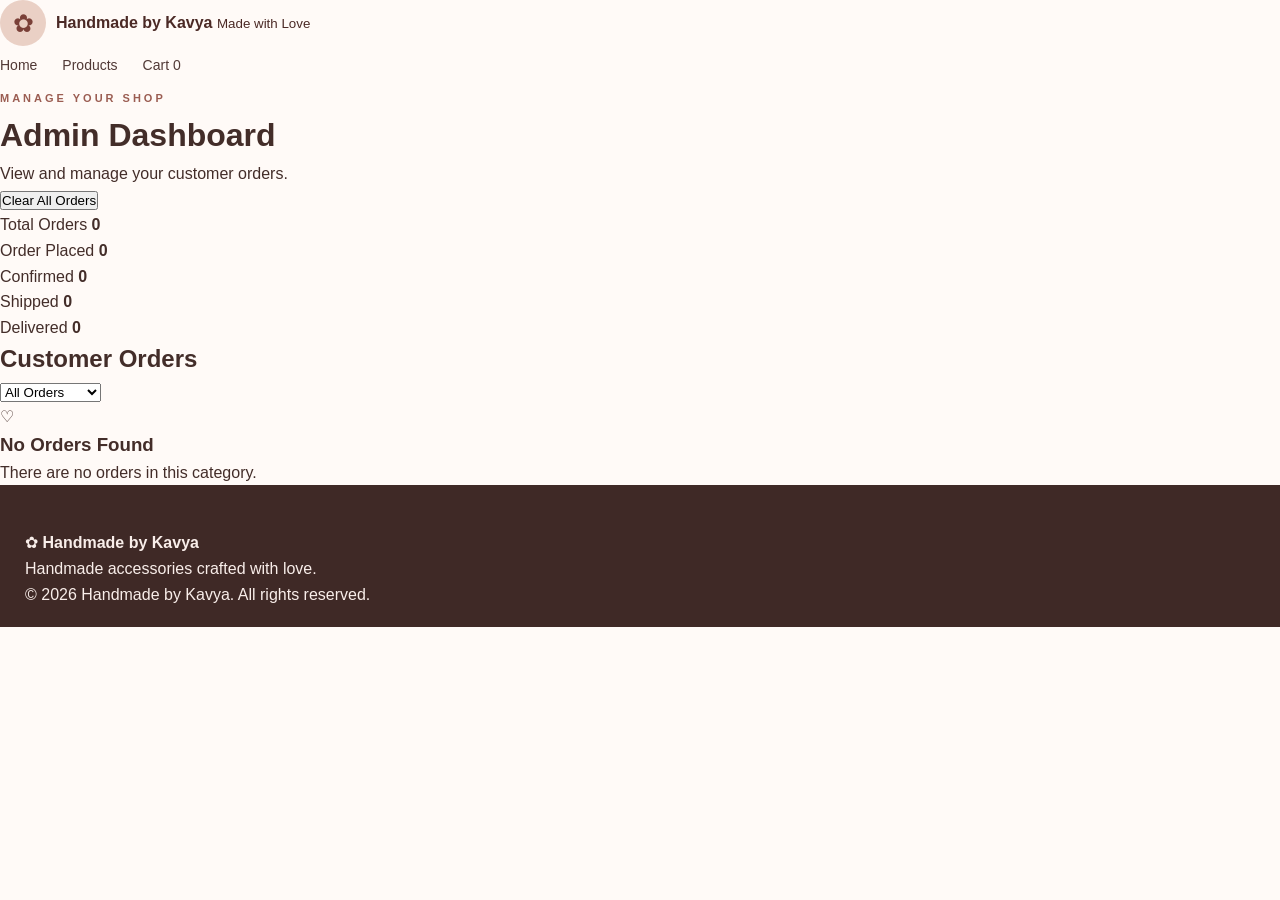
==== admin.html @ c4f9a1c4 "Add Admin Dashboard HTML structure This file contains the HTML structure for the Admin Dashboard, in" ====
<!DOCTYPE html>
<html lang="en">
<head>
    <meta charset="UTF-8">
    <meta name="viewport" content="width=device-width, initial-scale=1.0">

    <title>Admin Dashboard | Handmade by Kavya</title>

    <link rel="stylesheet" href="style.css">
</head>

<body>

<header class="site-header">
    <div class="container header-inner">

        <a href="index.html" class="brand">
            <span class="brand-icon">✿</span>

            <div>
                <strong>Handmade by Kavya</strong>
                <small>Made with Love</small>
            </div>
        </a>

        <nav class="main-nav">
            <a href="index.html">Home</a>
            <a href="products.html">Products</a>
            <a href="cart.html">
                Cart <span id="cartCount">0</span>
            </a>
        </nav>

    </div>
</header>


<main class="admin-page">

    <div class="container">

        <div class="admin-heading">
            <div>
                <span class="section-label">MANAGE YOUR SHOP</span>
                <h1>Admin Dashboard</h1>
                <p>View and manage your customer orders.</p>
            </div>

            <button class="btn btn-outline" onclick="clearAllOrders()">
                Clear All Orders
            </button>
        </div>


        <!-- ORDER SUMMARY -->

        <section class="admin-stats">

            <div class="admin-stat">
                <span>Total Orders</span>
                <strong id="totalOrders">0</strong>
            </div>

            <div class="admin-stat">
                <span>Order Placed</span>
                <strong id="pendingOrders">0</strong>
            </div>

            <div class="admin-stat">
                <span>Confirmed</span>
                <strong id="confirmedOrders">0</strong>
            </div>

            <div class="admin-stat">
                <span>Shipped</span>
                <strong id="shippedOrders">0</strong>
            </div>

            <div class="admin-stat">
                <span>Delivered</span>
                <strong id="deliveredOrders">0</strong>
            </div>

        </section>


        <!-- ORDERS -->

        <section class="orders-section">

            <div class="orders-header">
                <h2>Customer Orders</h2>

                <select id="orderFilter" onchange="displayOrders()">
                    <option value="All">All Orders</option>
                    <option value="Order Placed">Order Placed</option>
                    <option value="Confirmed">Confirmed</option>
                    <option value="Shipped">Shipped</option>
                    <option value="Delivered">Delivered</option>
                </select>
            </div>


            <div id="ordersContainer">

                <div class="no-orders">
                    <div class="no-orders-icon">♡</div>

                    <h3>No Orders Yet</h3>

                    <p>
                        Customer orders will appear here after they place an order.
                    </p>
                </div>

            </div>

        </section>

    </div>

</main>


<footer class="site-footer">

    <div class="container">

        <div class="footer-brand">
            <span>✿</span>
            <strong>Handmade by Kavya</strong>
        </div>

        <p>Handmade accessories crafted with love.</p>

        <p class="copyright">
            © 2026 Handmade by Kavya. All rights reserved.
        </p>

    </div>

</footer>


<script src="script.js"></script>


<script>

function displayOrders() {

    const container = document.getElementById("ordersContainer");

    const orders = getOrders();

    const filter =
        document.getElementById("orderFilter").value;

    let filteredOrders = orders;

    if (filter !== "All") {

        filteredOrders =
            orders.filter(order => order.status === filter);

    }


    updateAdminStats(orders);


    if (filteredOrders.length === 0) {

        container.innerHTML = `
            <div class="no-orders">

                <div class="no-orders-icon">♡</div>

                <h3>No Orders Found</h3>

                <p>
                    There are no orders in this category.
                </p>

            </div>
        `;

        return;
    }


    container.innerHTML = "";


    filteredOrders
        .slice()
        .reverse()
        .forEach(order => {

            const orderCard =
                document.createElement("div");

            orderCard.className = "order-card";


            const itemsHTML =
                order.items.map(item => `

                    <div class="order-product">

                        <div class="order-product-image">

                            ${
                                item.image
                                ? `<img src="${item.image}" alt="${item.name}">`
                                : `<span>✿</span>`
                            }

                        </div>

                        <div class="order-product-info">

                            <strong>${item.name}</strong>

                            <span>
                                Quantity: ${item.quantity}
                            </span>

                            <span>
                                ₹${item.price} each
                            </span>

                        </div>

                    </div>

                `).join("");


            orderCard.innerHTML = `

                <div class="order-top">

                    <div>

                        <span class="order-label">
                            ORDER ID
                        </span>

                        <h3>${order.orderId}</h3>

                    </div>


                    <div class="order-date">

                        ${formatOrderDate(order.orderDate)}

                    </div>

                </div>


                <div class="order-status-row">

                    <span class="status-badge ${getStatusClass(order.status)}">
                        ${order.status}
                    </span>


                    <select
                        onchange="changeOrderStatus('${order.orderId}', this.value)"
                    >

                        <option value="Order Placed"
                            ${order.status === "Order Placed" ? "selected" : ""}>
                            Order Placed
                        </option>

                        <option value="Confirmed"
                            ${order.status === "Confirmed" ? "selected" : ""}>
                            Confirmed
                        </option>

                        <option value="Shipped"
                            ${order.status === "Shipped" ? "selected" : ""}>
                            Shipped
                        </option>

                        <option value="Delivered"
                            ${order.status === "Delivered" ? "selected" : ""}>
                            Delivered
                        </option>

                    </select>

                </div>


                <div class="order-details-grid">


                    <!-- CUSTOMER -->

                    <div class="order-details-box">

                        <h4>Customer Details</h4>

                        <p>
                            <strong>Name:</strong>
                            ${order.customer.name}
                        </p>

                        <p>
                            <strong>Mobile:</strong>
                            ${order.customer.mobile}
                        </p>

                        <p>
                            <strong>Email:</strong>
                            ${order.customer.email || "Not provided"}
                        </p>

                    </div>


                    <!-- ADDRESS -->

                    <div class="order-details-box">

                        <h4>Delivery Address</h4>

                        <p>
                            ${order.customer.address}
                        </p>

                        <p>
                            ${order.customer.area},
                            ${order.customer.city}
                        </p>

                        <p>
                            ${order.customer.district},
                            ${order.customer.state}
                        </p>

                        <p>
                            PIN: ${order.customer.pin}
                        </p>

                    </div>


                    <!-- PAYMENT -->

                    <div class="order-details-box">

                        <h4>Payment</h4>

                        <p>
                            <strong>Method:</strong>
                            ${order.payment.method}
                        </p>

                        <p>
                            <strong>Status:</strong>
                            ${order.payment.status}
                        </p>

                    </div>

                </div>


                <!-- PRODUCTS -->

                <div class="order-products">

                    <h4>Products</h4>

                    ${itemsHTML}

                </div>


                <!-- TOTAL -->

                <div class="order-total">

                    <span>Order Total</span>

                    <strong>
                        ₹${Number(order.total).toFixed(2)}
                    </strong>

                </div>

            `;


            container.appendChild(orderCard);

        });

}



function updateAdminStats(orders) {

    document.getElementById("totalOrders").textContent =
        orders.length;


    document.getElementById("pendingOrders").textContent =
        orders.filter(
            order => order.status === "Order Placed"
        ).length;


    document.getElementById("confirmedOrders").textContent =
        orders.filter(
            order => order.status === "Confirmed"
        ).length;


    document.getElementById("shippedOrders").textContent =
        orders.filter(
            order => order.status === "Shipped"
        ).length;


    document.getElementById("deliveredOrders").textContent =
        orders.filter(
            order => order.status === "Delivered"
        ).length;

}



function changeOrderStatus(orderId, newStatus) {

    updateOrderStatus(orderId, newStatus);

    displayOrders();

}



function formatOrderDate(date) {

    if (!date) return "";

    const d = new Date(date);

    return d.toLocaleString("en-IN", {

        day: "2-digit",
        month: "short",
        year: "numeric",

        hour: "2-digit",
        minute: "2-digit"

    });

}



function getStatusClass(status) {

    if (status === "Confirmed") {
        return "status-confirmed";
    }

    if (status === "Shipped") {
        return "status-shipped";
    }

    if (status === "Delivered") {
        return "status-delivered";
    }

    return "status-pending";

}



function clearAllOrders() {

    const orders = getOrders();

    if (orders.length === 0) {

        alert("There are no orders to clear.");

        return;

    }


    const confirmDelete =
        confirm(
            "Are you sure you want to delete ALL orders?"
        );


    if (!confirmDelete) return;


    localStorage.removeItem("handmadeKavyaOrders");

    displayOrders();

    alert("All orders have been deleted.");

}



displayOrders();

updateCartCount();

</script>

</body>
</html>
---- style.css ----
/* ========================================
   HANDMADE BY KAVYA
   PREMIUM WEBSITE STYLES
======================================== */


/* ---------- BASIC RESET ---------- */

* {
  margin: 0;
  padding: 0;
  box-sizing: border-box;
}

html {
  scroll-behavior: smooth;
}

body {
  font-family: Arial, Helvetica, sans-serif;
  background: #fffaf7;
  color: #432d29;
  line-height: 1.6;
}

a {
  color: inherit;
}

button,
a {
  -webkit-tap-highlight-color: transparent;
}


/* ========================================
   HEADER
======================================== */

.main-header {
  width: 100%;
  background: rgba(255, 250, 247, 0.96);
  border-bottom: 1px solid #ead8d0;
  position: sticky;
  top: 0;
  z-index: 1000;
  backdrop-filter: blur(12px);
}

.header-container {
  max-width: 1200px;
  margin: auto;
  padding: 14px 25px;
  display: flex;
  align-items: center;
  justify-content: space-between;
  gap: 25px;
}


/* ---------- BRAND ---------- */

.brand {
  display: flex;
  align-items: center;
  gap: 10px;
  text-decoration: none;
  color: #4b2925;
  flex-shrink: 0;
}

.brand-icon {
  width: 46px;
  height: 46px;
  border-radius: 50%;
  background: #ead0c5;
  display: flex;
  align-items: center;
  justify-content: center;
  font-size: 25px;
  color: #7a4038;
}

.brand-text strong {
  display: block;
  font-family: Georgia, "Times New Roman", serif;
  font-size: 20px;
  letter-spacing: 0.5px;
}

.brand-text small {
  display: block;
  margin-top: 1px;
  font-size: 10px;
  letter-spacing: 2px;
  text-transform: uppercase;
  color: #9a7169;
}


/* ---------- NAVIGATION ---------- */

.main-nav {
  display: flex;
  align-items: center;
  gap: 25px;
}

.main-nav a {
  position: relative;
  text-decoration: none;
  color: #513936;
  font-size: 14px;
  font-weight: 500;
  padding: 8px 0;
  transition: 0.3s;
}

.main-nav a::after {
  content: "";
  position: absolute;
  left: 0;
  bottom: 0;
  width: 0;
  height: 2px;
  background: #9b5d52;
  transition: 0.3s;
}

.main-nav a:hover::after,
.main-nav a.active::after {
  width: 100%;
}

.main-nav a:hover {
  color: #9b5d52;
}


/* ---------- HEADER ACTIONS ---------- */

.header-actions {
  display: flex;
  align-items: center;
  gap: 15px;
}

.shop-link {
  text-decoration: none;
  background: #7d4b43;
  color: white;
  padding: 11px 18px;
  border-radius: 25px;
  font-size: 13px;
  transition: 0.3s;
}

.shop-link:hover {
  background: #5f332e;
  transform: translateY(-2px);
}

.cart-icon {
  position: relative;
  text-decoration: none;
  font-size: 23px;
  color: #4b2925;
}

.cart-icon span {
  position: absolute;
  top: -9px;
  right: -10px;
  min-width: 18px;
  height: 18px;
  padding: 0 4px;
  border-radius: 50%;
  background: #9b5d52;
  color: white;
  font-size: 10px;
  display: flex;
  align-items: center;
  justify-content: center;
}


/* ========================================
   HERO
======================================== */

.hero {
  min-height: 620px;
  display: flex;
  align-items: center;
  justify-content: center;
  text-align: center;

  background:
    radial-gradient(
      circle at 20% 30%,
      #f3ded5 0,
      transparent 28%
    ),
    radial-gradient(
      circle at 80% 70%,
      #ead4cc 0,
      transparent 30%
    ),
    #fff7f3;

  padding: 80px 25px;
  position: relative;
  overflow: hidden;
}

.hero::before {
  content: "✿";
  position: absolute;
  top: 80px;
  left: 8%;
  font-size: 80px;
  color: rgba(155, 93, 82, 0.08);
}

.hero::after {
  content: "✦";
  position: absolute;
  bottom: 70px;
  right: 10%;
  font-size: 70px;
  color: rgba(155, 93, 82, 0.08);
}

.hero-content {
  max-width: 800px;
  position: relative;
  z-index: 2;
}

.hero-small-title {
  color: #9b5d52;
  font-size: 12px;
  letter-spacing: 4px;
  font-weight: bold;
  margin-bottom: 20px;
}

.hero h1 {
  font-family: Georgia, "Times New Roman", serif;
  font-size: clamp(45px, 7vw, 82px);
  line-height: 1.05;
  font-weight: 500;
  color: #432d29;
}

.hero h1 span {
  display: block;
  color: #9b5d52;
  font-style: italic;
}

.hero-description {
  max-width: 620px;
  margin: 25px auto 35px;
  color: #745d58;
  font-size: 16px;
}

.hero-buttons {
  display: flex;
  justify-content: center;
  align-items: center;
  gap: 15px;
  flex-wrap: wrap;
}


/* ========================================
   BUTTONS
======================================== */

.primary-button,
.secondary-button,
.instagram-button {
  display: inline-block;
  text-decoration: none;
  padding: 13px 25px;
  border-radius: 30px;
  transition: 0.3s;
  font-size: 14px;
  font-weight: 600;
}

.primary-button {
  background: #7d4b43;
  color: white;
  box-shadow: 0 8px 20px rgba(125, 75, 67, 0.18);
}

.primary-button:hover {
  background: #5f332e;
  transform: translateY(-3px);
}

.secondary-button {
  border: 1px solid #9b5d52;
  color: #7d4b43;
  background: transparent;
}

.secondary-button:hover {
  background: #7d4b43;
  color: white;
}


/* ========================================
   SECTION HEADING
======================================== */

.section-heading {
  text-align: center;
  margin-bottom: 50px;
}

.section-heading p,
.section-label {
  color: #9b5d52;
  font-size: 11px;
  font-weight: bold;
  letter-spacing: 3px;
  margin-bottom: 10px;
}

.section-heading h2 {
  font-family: Georgia, "Times New Roman", serif;
  font-size: 38px;
  font-weight: 500;
  color: #432d29;
}

.section-heading span {
  display: block;
  margin-top: 8px;
  color: #806a65;
  font-size: 14px;
}


/* ========================================
   CATEGORIES
======================================== */

.categories {
  padding: 90px 25px;
  max-width: 1200px;
  margin: auto;
}

.category-container {
  display: grid;
  grid-template-columns: repeat(3, 1fr);
  gap: 25px;
}

.category-card {
  text-decoration: none;
  text-align: center;
  padding: 45px 25px;
  border: 1px solid #ead8d0;
  border-radius: 20px;
  background: #fffdfb;
  transition: 0.35s;
}

.category-card:hover {
  transform: translateY(-8px);
  box-shadow: 0 18px 40px rgba(91, 54, 48, 0.10);
  border-color: #c99f93;
}

.category-icon {
  width: 80px;
  height: 80px;
  margin: 0 auto 20px;
  border-radius: 50%;
  background: #f2ded6;
  display: flex;
  align-items: center;
  justify-content: center;
  font-size: 35px;
}

.category-card h3 {
  font-family: Georgia, "Times New Roman", serif;
  font-size: 24px;
  margin-bottom: 8px;
}

.category-card p {
  color: #806a65;
  font-size: 14px;
}

.category-link {
  display: inline-block;
  margin-top: 15px;
  color: #9b5d52;
  font-size: 13px;
  font-weight: bold;
}


/* ========================================
   WHY HANDMADE
======================================== */

.why-handmade {
  background: #f7ebe6;
  padding: 90px 25px;
}

.features {
  max-width: 1200px;
  margin: auto;
  display: grid;
  grid-template-columns: repeat(4, 1fr);
  gap: 20px;
}

.feature-card {
  text-align: center;
  padding: 25px 15px;
}

.feature-icon {
  font-size: 32px;
  color: #9b5d52;
  margin-bottom: 10px;
}

.feature-card h3 {
  font-family: Georgia, "Times New Roman", serif;
  font-size: 21px;
  margin-bottom: 8px;
}

.feature-card p {
  color: #806a65;
  font-size: 13px;
}


/* ========================================
   ABOUT
======================================== */

.about {
  padding: 100px 25px;
  background: #fffdfb;
}

.about-content {
  max-width: 750px;
  margin: auto;
  text-align: center;
}

.about-content h2 {
  font-family: Georgia, "Times New Roman", serif;
  font-size: 42px;
  line-height: 1.2;
  font-weight: 500;
  margin-bottom: 25px;
}

.about-content h2 span {
  color: #9b5d52;
  font-style: italic;
}

.about-content p:not(.section-label) {
  color: #745d58;
  font-size: 15px;
  margin-bottom: 18px;
}


/* ========================================
   INSTAGRAM
======================================== */

.instagram {
  text-align: center;
  padding: 85px 25px;
  background: #f7ebe6;
}

.instagram-button {
  background: #7d4b43;
  color: white;
}

.instagram-button:hover {
  background: #5f332e;
  transform: translateY(-3px);
}


/* ========================================
   FOOTER
======================================== */

footer {
  background: #3f2926;
  color: #f9eeea;
  padding: 45px 25px 20px;
}

.footer-content {
  max-width: 1200px;
  margin: auto;
  display: flex;
  justify-content: space-between;
  gap: 30px;
}

.footer-brand h3 {
  font-family: Georgia, "Times New Roman", serif;
  font-size: 22px;
  margin-bottom: 8px;
}

.footer-brand p {
  color: #d9c4be;
  font-size: 13px;
}

.footer-links {
  display: flex;
  gap: 20px;
  flex-wrap: wrap;
  align-items: center;
}

.footer-links a {
  text-decoration: none;
  color: #ead8d0;
  font-size: 13px;
}

.footer-links a:hover {
  color: white;
}

.footer-bottom {
  max-width: 1200px;
  margin: 35px auto 0;
  padding-top: 20px;
  border-top: 1px solid rgba(255,255,255,0.12);
  text-align: center;
}

.footer-bottom p {
  color: #cbb5af;
  font-size: 11px;
}


/* ========================================
   MOBILE RESPONSIVE
======================================== */

@media (max-width: 900px) {

  .header-container {
    padding: 12px 15px;
    flex-wrap: wrap;
  }

  .main-nav {
    order: 3;
    width: 100%;
    overflow-x: auto;
    justify-content: flex-start;
    gap: 20px;
    padding-top: 5px;
  }

  .main-nav a {
    white-space: nowrap;
    font-size: 13px;
  }

  .shop-link {
    display: none;
  }

  .category-container {
    grid-template-columns: 1fr;
    max-width: 500px;
    margin: auto;
  }

  .features {
    grid-template-columns: repeat(2, 1fr);
  }

  .footer-content {
    flex-direction: column;
    text-align: center;
  }

  .footer-links {
    justify-content: center;
  }
}


@media (max-width: 600px) {

  .brand-text strong {
    font-size: 16px;
  }

  .brand-text small {
    font-size: 8px;
  }

  .brand-icon {
    width: 40px;
    height: 40px;
    font-size: 21px;
  }

  .hero {
    min-height: 560px;
    padding: 70px 18px;
  }

  .hero h1 {
    font-size: 45px;
  }

  .hero-description {
    font-size: 14px;
  }

  .section-heading h2 {
    font-size: 30px;
  }

  .features {
    grid-template-columns: 1fr;
  }

  .about-content h2 {
    font-size: 32px;
  }

  .hero-buttons {
    flex-direction: column;
  }

  .primary-button,
  .secondary-button {
    width: 220px;
  }
}
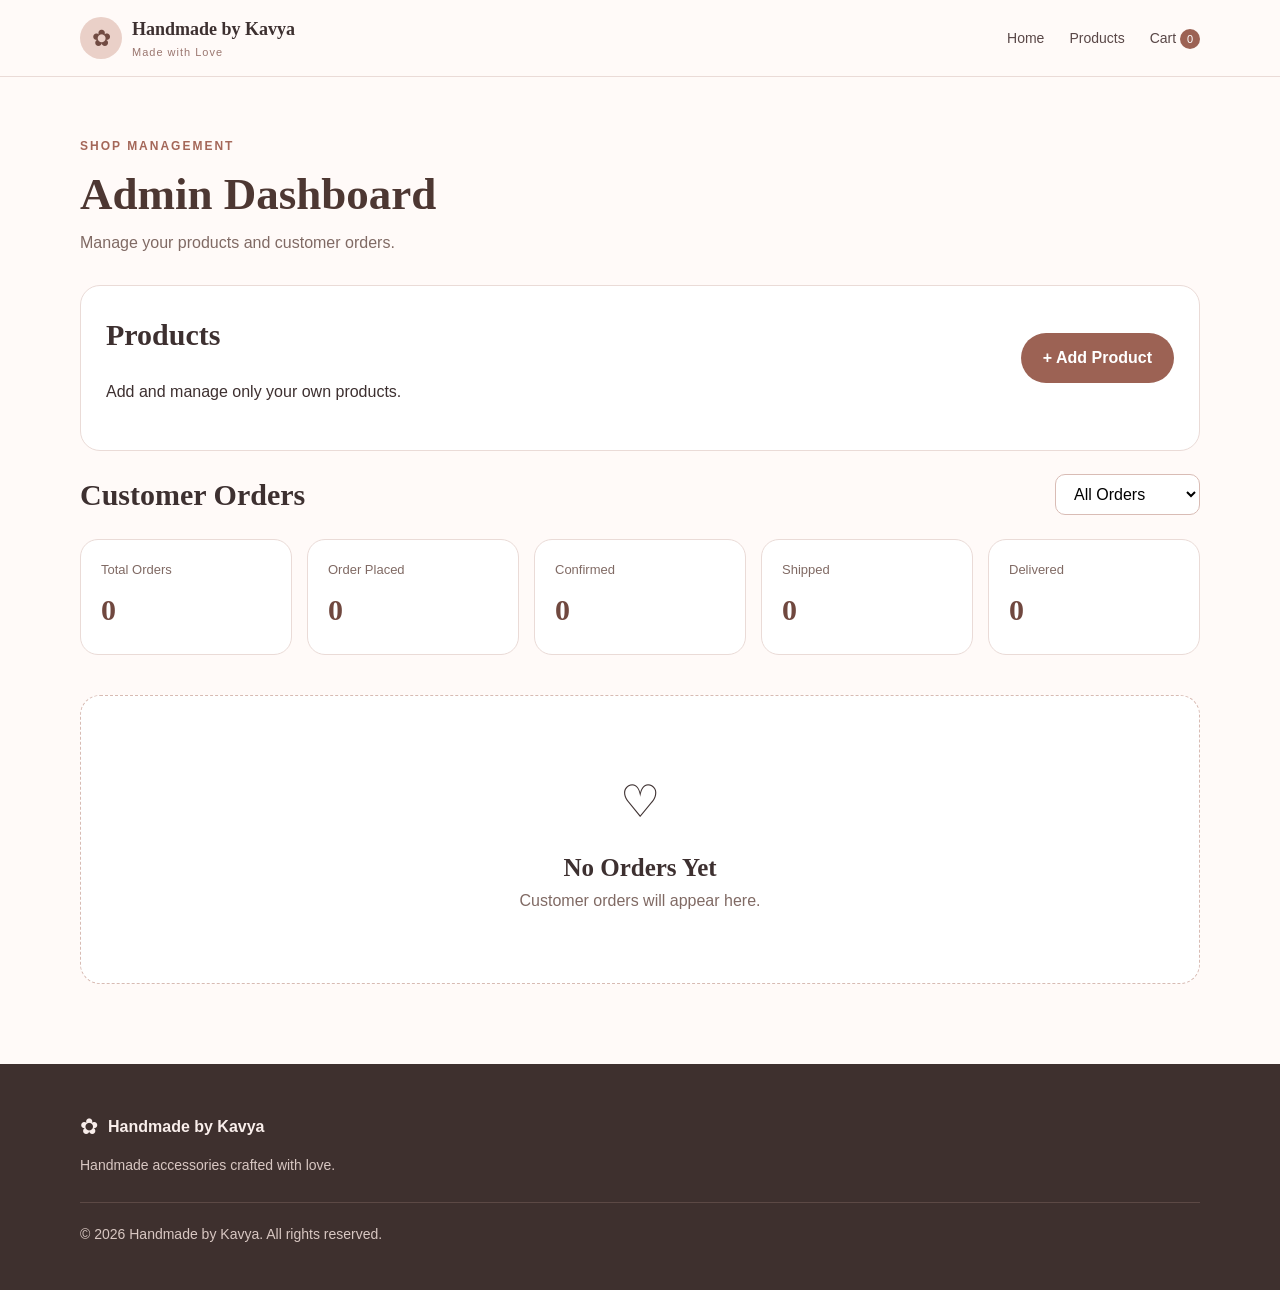
==== commit dbf1ad68: "Enhance admin dashboard for product and order management Updated the admin dashboard to improve prod" ====
--- a/admin.html
+++ b/admin.html
@@ -4,7 +4,7 @@
     <meta charset="UTF-8">
     <meta name="viewport" content="width=device-width, initial-scale=1.0">
 
-    <title>Admin Dashboard | Handmade by Kavya</title>
+    <title>Admin | Handmade by Kavya</title>
 
     <link rel="stylesheet" href="style.css">
 </head>
@@ -37,496 +37,953 @@
 
 <main class="admin-page">
 
-    <div class="container">
-
-        <div class="admin-heading">
+<div class="container">
+
+    <!-- ADMIN TITLE -->
+
+    <div class="admin-heading">
+
+        <div>
+            <span class="section-label">
+                SHOP MANAGEMENT
+            </span>
+
+            <h1>Admin Dashboard</h1>
+
+            <p>
+                Manage your products and customer orders.
+            </p>
+        </div>
+
+    </div>
+
+
+    <!-- =================================
+         PRODUCT MANAGEMENT
+    ================================== -->
+
+    <section class="checkout-card">
+
+        <div class="orders-header">
+
             <div>
-                <span class="section-label">MANAGE YOUR SHOP</span>
-                <h1>Admin Dashboard</h1>
-                <p>View and manage your customer orders.</p>
+                <h2>Products</h2>
+
+                <p>
+                    Add and manage only your own products.
+                </p>
             </div>
 
-            <button class="btn btn-outline" onclick="clearAllOrders()">
-                Clear All Orders
+            <button
+                class="btn btn-primary"
+                onclick="openProductForm()"
+            >
+                + Add Product
             </button>
+
         </div>
 
 
-        <!-- ORDER SUMMARY -->
-
-        <section class="admin-stats">
+        <!-- PRODUCT FORM -->
+
+        <div
+            id="productForm"
+            style="display:none;"
+        >
+
+            <div class="checkout-card">
+
+                <h2 id="formTitle">
+                    Add New Product
+                </h2>
+
+
+                <form id="productFormElement">
+
+                    <input
+                        type="hidden"
+                        id="editProductId"
+                    >
+
+
+                    <div class="form-grid">
+
+
+                        <!-- PRODUCT NAME -->
+
+                        <div class="form-group">
+
+                            <label>
+                                Product Name *
+                            </label>
+
+                            <input
+                                type="text"
+                                id="productName"
+                                placeholder="Example: Pearl Bangles"
+                                required
+                            >
+
+                        </div>
+
+
+                        <!-- CATEGORY -->
+
+                        <div class="form-group">
+
+                            <label>
+                                Category *
+                            </label>
+
+                            <select
+                                id="productCategory"
+                                required
+                            >
+
+                                <option value="">
+                                    Select Category
+                                </option>
+
+                                <option value="Bangles">
+                                    Bangles
+                                </option>
+
+                                <option value="Earrings">
+                                    Earrings
+                                </option>
+
+                                <option value="Hair Accessories">
+                                    Hair Accessories
+                                </option>
+
+                            </select>
+
+                        </div>
+
+
+                        <!-- PRICE -->
+
+                        <div class="form-group">
+
+                            <label>
+                                Price (₹) *
+                            </label>
+
+                            <input
+                                type="number"
+                                id="productPrice"
+                                min="0"
+                                step="1"
+                                placeholder="499"
+                                required
+                            >
+
+                        </div>
+
+
+                        <!-- STOCK -->
+
+                        <div class="form-group">
+
+                            <label>
+                                Stock *
+                            </label>
+
+                            <input
+                                type="number"
+                                id="productStock"
+                                min="0"
+                                step="1"
+                                placeholder="10"
+                                required
+                            >
+
+                        </div>
+
+
+                        <!-- DESCRIPTION -->
+
+                        <div class="form-group full">
+
+                            <label>
+                                Description
+                            </label>
+
+                            <textarea
+                                id="productDescription"
+                                placeholder="Write something about this product..."
+                            ></textarea>
+
+                        </div>
+
+
+                        <!-- IMAGE -->
+
+                        <div class="form-group full">
+
+                            <label>
+                                Product Photo *
+                            </label>
+
+                            <input
+                                type="file"
+                                id="productImage"
+                                accept="image/*"
+                            >
+
+                            <small>
+                                Upload the product photo from your laptop.
+                            </small>
+
+                        </div>
+
+                    </div>
+
+
+                    <div
+                        style="
+                        display:flex;
+                        gap:10px;
+                        margin-top:20px;
+                        flex-wrap:wrap;
+                        "
+                    >
+
+                        <button
+                            type="submit"
+                            class="btn btn-primary"
+                        >
+                            Save Product
+                        </button>
+
+                        <button
+                            type="button"
+                            class="btn btn-outline"
+                            onclick="closeProductForm()"
+                        >
+                            Cancel
+                        </button>
+
+                    </div>
+
+                </form>
+
+            </div>
+
+        </div>
+
+
+        <!-- PRODUCT LIST -->
+
+        <div id="adminProducts">
+
+        </div>
+
+    </section>
+
+
+
+    <!-- =================================
+         ORDER MANAGEMENT
+    ================================== -->
+
+    <section class="orders-section">
+
+        <div class="orders-header">
+
+            <h2>
+                Customer Orders
+            </h2>
+
+            <select
+                id="orderFilter"
+                onchange="displayOrders()"
+            >
+
+                <option value="All">
+                    All Orders
+                </option>
+
+                <option value="Order Placed">
+                    Order Placed
+                </option>
+
+                <option value="Confirmed">
+                    Confirmed
+                </option>
+
+                <option value="Shipped">
+                    Shipped
+                </option>
+
+                <option value="Delivered">
+                    Delivered
+                </option>
+
+            </select>
+
+        </div>
+
+
+        <!-- ORDER STATS -->
+
+        <div class="admin-stats">
 
             <div class="admin-stat">
-                <span>Total Orders</span>
-                <strong id="totalOrders">0</strong>
+
+                <span>
+                    Total Orders
+                </span>
+
+                <strong id="totalOrders">
+                    0
+                </strong>
+
             </div>
 
+
             <div class="admin-stat">
-                <span>Order Placed</span>
-                <strong id="pendingOrders">0</strong>
+
+                <span>
+                    Order Placed
+                </span>
+
+                <strong id="pendingOrders">
+                    0
+                </strong>
+
             </div>
 
+
             <div class="admin-stat">
-                <span>Confirmed</span>
-                <strong id="confirmedOrders">0</strong>
+
+                <span>
+                    Confirmed
+                </span>
+
+                <strong id="confirmedOrders">
+                    0
+                </strong>
+
             </div>
 
+
             <div class="admin-stat">
-                <span>Shipped</span>
-                <strong id="shippedOrders">0</strong>
+
+                <span>
+                    Shipped
+                </span>
+
+                <strong id="shippedOrders">
+                    0
+                </strong>
+
             </div>
 
+
             <div class="admin-stat">
-                <span>Delivered</span>
-                <strong id="deliveredOrders">0</strong>
+
+                <span>
+                    Delivered
+                </span>
+
+                <strong id="deliveredOrders">
+                    0
+                </strong>
+
             </div>
 
-        </section>
-
-
-        <!-- ORDERS -->
-
-        <section class="orders-section">
-
-            <div class="orders-header">
-                <h2>Customer Orders</h2>
-
-                <select id="orderFilter" onchange="displayOrders()">
-                    <option value="All">All Orders</option>
-                    <option value="Order Placed">Order Placed</option>
-                    <option value="Confirmed">Confirmed</option>
-                    <option value="Shipped">Shipped</option>
-                    <option value="Delivered">Delivered</option>
-                </select>
+        </div>
+
+
+        <div id="ordersContainer">
+
+            <div class="no-orders">
+
+                <div class="no-orders-icon">
+                    ♡
+                </div>
+
+                <h3>
+                    No Orders Yet
+                </h3>
+
+                <p>
+                    Customer orders will appear here.
+                </p>
+
             </div>
 
-
-            <div id="ordersContainer">
-
-                <div class="no-orders">
-                    <div class="no-orders-icon">♡</div>
-
-                    <h3>No Orders Yet</h3>
-
-                    <p>
-                        Customer orders will appear here after they place an order.
-                    </p>
+        </div>
+
+    </section>
+
+</div>
+
+</main>
+
+
+
+<footer class="site-footer">
+
+<div class="container">
+
+    <div class="footer-brand">
+
+        <span>✿</span>
+
+        <strong>
+            Handmade by Kavya
+        </strong>
+
+    </div>
+
+    <p>
+        Handmade accessories crafted with love.
+    </p>
+
+    <p class="copyright">
+        © 2026 Handmade by Kavya.
+        All rights reserved.
+    </p>
+
+</div>
+
+</footer>
+
+
+
+<script src="script.js"></script>
+
+
+<script>
+
+/* =========================================
+   PRODUCT STORAGE
+========================================= */
+
+function getProducts() {
+
+    return JSON.parse(
+        localStorage.getItem(
+            "handmadeKavyaProducts"
+        )
+    ) || [];
+
+}
+
+
+function saveProducts(products) {
+
+    localStorage.setItem(
+        "handmadeKavyaProducts",
+        JSON.stringify(products)
+    );
+
+}
+
+
+/* =========================================
+   OPEN PRODUCT FORM
+========================================= */
+
+function openProductForm() {
+
+    document.getElementById(
+        "productForm"
+    ).style.display = "block";
+
+    document.getElementById(
+        "formTitle"
+    ).textContent = "Add New Product";
+
+    document.getElementById(
+        "productFormElement"
+    ).reset();
+
+    document.getElementById(
+        "editProductId"
+    ).value = "";
+
+}
+
+
+function closeProductForm() {
+
+    document.getElementById(
+        "productForm"
+    ).style.display = "none";
+
+}
+
+
+/* =========================================
+   SAVE PRODUCT
+========================================= */
+
+document.getElementById(
+    "productFormElement"
+).addEventListener(
+    "submit",
+    function(event) {
+
+        event.preventDefault();
+
+
+        const name =
+            document.getElementById(
+                "productName"
+            ).value.trim();
+
+
+        const category =
+            document.getElementById(
+                "productCategory"
+            ).value;
+
+
+        const price =
+            Number(
+                document.getElementById(
+                    "productPrice"
+                ).value
+            );
+
+
+        const stock =
+            Number(
+                document.getElementById(
+                    "productStock"
+                ).value
+            );
+
+
+        const description =
+            document.getElementById(
+                "productDescription"
+            ).value.trim();
+
+
+        const imageInput =
+            document.getElementById(
+                "productImage"
+            );
+
+
+        const editId =
+            document.getElementById(
+                "editProductId"
+            ).value;
+
+
+        const products =
+            getProducts();
+
+
+        /* EDIT PRODUCT */
+
+        if (editId) {
+
+            const index =
+                products.findIndex(
+                    product =>
+                        product.id === editId
+                );
+
+
+            if (index !== -1) {
+
+                products[index].name =
+                    name;
+
+                products[index].category =
+                    category;
+
+                products[index].price =
+                    price;
+
+                products[index].stock =
+                    stock;
+
+                products[index].description =
+                    description;
+
+
+                if (
+                    imageInput.files.length > 0
+                ) {
+
+                    const reader =
+                        new FileReader();
+
+
+                    reader.onload =
+                        function(e) {
+
+                            products[index].image =
+                                e.target.result;
+
+                            saveProducts(products);
+
+                            displayAdminProducts();
+
+                        };
+
+
+                    reader.readAsDataURL(
+                        imageInput.files[0]
+                    );
+
+                } else {
+
+                    saveProducts(products);
+
+                    displayAdminProducts();
+
+                }
+
+            }
+
+
+            closeProductForm();
+
+            return;
+
+        }
+
+
+        /* ADD NEW PRODUCT */
+
+        if (
+            imageInput.files.length === 0
+        ) {
+
+            alert(
+                "Please select a product photo."
+            );
+
+            return;
+
+        }
+
+
+        const reader =
+            new FileReader();
+
+
+        reader.onload =
+            function(e) {
+
+                const product = {
+
+                    id:
+                        "product_" +
+                        Date.now(),
+
+                    name:
+                        name,
+
+                    category:
+                        category,
+
+                    price:
+                        price,
+
+                    stock:
+                        stock,
+
+                    description:
+                        description,
+
+                    image:
+                        e.target.result
+
+                };
+
+
+                products.push(product);
+
+
+                saveProducts(products);
+
+
+                document.getElementById(
+                    "productFormElement"
+                ).reset();
+
+
+                closeProductForm();
+
+
+                displayAdminProducts();
+
+
+                alert(
+                    "Product added successfully!"
+                );
+
+            };
+
+
+        reader.readAsDataURL(
+            imageInput.files[0]
+        );
+
+    }
+);
+
+
+/* =========================================
+   DISPLAY PRODUCTS
+========================================= */
+
+function displayAdminProducts() {
+
+    const container =
+        document.getElementById(
+            "adminProducts"
+        );
+
+
+    const products =
+        getProducts();
+
+
+    if (products.length === 0) {
+
+        container.innerHTML = `
+
+            <div class="no-orders">
+
+                <div class="no-orders-icon">
+                    ✿
                 </div>
 
+                <h3>
+                    No Products Added
+                </h3>
+
+                <p>
+                    Click "Add Product" to upload
+                    your first product.
+                </p>
+
             </div>
 
-        </section>
-
-    </div>
-
-</main>
-
-
-<footer class="site-footer">
-
-    <div class="container">
-
-        <div class="footer-brand">
-            <span>✿</span>
-            <strong>Handmade by Kavya</strong>
+        `;
+
+        return;
+
+    }
+
+
+    container.innerHTML = `
+
+        <div class="product-grid">
+
+            ${
+                products.map(
+                    product => `
+
+                    <div class="product-card">
+
+                        <div class="product-image">
+
+                            <img
+                                src="${product.image}"
+                                alt="${product.name}"
+                            >
+
+                        </div>
+
+
+                        <div class="product-info">
+
+                            <div class="product-category">
+                                ${product.category}
+                            </div>
+
+                            <h3>
+                                ${product.name}
+                            </h3>
+
+
+                            <div class="product-price">
+                                ₹${product.price}
+                            </div>
+
+
+                            <p>
+                                ${
+                                    product.stock > 0
+                                    ? `Stock: ${product.stock}`
+                                    : `<span class="out-of-stock">
+                                        Out of Stock
+                                      </span>`
+                                }
+                            </p>
+
+
+                            <div
+                                style="
+                                display:flex;
+                                gap:8px;
+                                margin-top:12px;
+                                "
+                            >
+
+                                <button
+                                    class="btn btn-outline"
+                                    onclick="
+                                    editProduct('${product.id}')
+                                    "
+                                >
+                                    Edit
+                                </button>
+
+
+                                <button
+                                    class="btn btn-outline"
+                                    onclick="
+                                    deleteProduct('${product.id}')
+                                    "
+                                >
+                                    Delete
+                                </button>
+
+                            </div>
+
+                        </div>
+
+                    </div>
+
+                `
+                ).join("")
+            }
+
         </div>
 
-        <p>Handmade accessories crafted with love.</p>
-
-        <p class="copyright">
-            © 2026 Handmade by Kavya. All rights reserved.
-        </p>
-
-    </div>
-
-</footer>
-
-
-<script src="script.js"></script>
-
-
-<script>
-
-function displayOrders() {
-
-    const container = document.getElementById("ordersContainer");
-
-    const orders = getOrders();
-
-    const filter =
-        document.getElementById("orderFilter").value;
-
-    let filteredOrders = orders;
-
-    if (filter !== "All") {
-
-        filteredOrders =
-            orders.filter(order => order.status === filter);
-
-    }
-
-
-    updateAdminStats(orders);
-
-
-    if (filteredOrders.length === 0) {
-
-        container.innerHTML = `
-            <div class="no-orders">
-
-                <div class="no-orders-icon">♡</div>
-
-                <h3>No Orders Found</h3>
-
-                <p>
-                    There are no orders in this category.
-                </p>
-
-            </div>
-        `;
-
-        return;
-    }
-
-
-    container.innerHTML = "";
-
-
-    filteredOrders
-        .slice()
-        .reverse()
-        .forEach(order => {
-
-            const orderCard =
-                document.createElement("div");
-
-            orderCard.className = "order-card";
-
-
-            const itemsHTML =
-                order.items.map(item => `
-
-                    <div class="order-product">
-
-                        <div class="order-product-image">
-
-                            ${
-                                item.image
-                                ? `<img src="${item.image}" alt="${item.name}">`
-                                : `<span>✿</span>`
-                            }
-
-                        </div>
-
-                        <div class="order-product-info">
-
-                            <strong>${item.name}</strong>
-
-                            <span>
-                                Quantity: ${item.quantity}
-                            </span>
-
-                            <span>
-                                ₹${item.price} each
-                            </span>
-
-                        </div>
-
-                    </div>
-
-                `).join("");
-
-
-            orderCard.innerHTML = `
-
-                <div class="order-top">
-
-                    <div>
-
-                        <span class="order-label">
-                            ORDER ID
-                        </span>
-
-                        <h3>${order.orderId}</h3>
-
-                    </div>
-
-
-                    <div class="order-date">
-
-                        ${formatOrderDate(order.orderDate)}
-
-                    </div>
-
-                </div>
-
-
-                <div class="order-status-row">
-
-                    <span class="status-badge ${getStatusClass(order.status)}">
-                        ${order.status}
-                    </span>
-
-
-                    <select
-                        onchange="changeOrderStatus('${order.orderId}', this.value)"
-                    >
-
-                        <option value="Order Placed"
-                            ${order.status === "Order Placed" ? "selected" : ""}>
-                            Order Placed
-                        </option>
-
-                        <option value="Confirmed"
-                            ${order.status === "Confirmed" ? "selected" : ""}>
-                            Confirmed
-                        </option>
-
-                        <option value="Shipped"
-                            ${order.status === "Shipped" ? "selected" : ""}>
-                            Shipped
-                        </option>
-
-                        <option value="Delivered"
-                            ${order.status === "Delivered" ? "selected" : ""}>
-                            Delivered
-                        </option>
-
-                    </select>
-
-                </div>
-
-
-                <div class="order-details-grid">
-
-
-                    <!-- CUSTOMER -->
-
-                    <div class="order-details-box">
-
-                        <h4>Customer Details</h4>
-
-                        <p>
-                            <strong>Name:</strong>
-                            ${order.customer.name}
-                        </p>
-
-                        <p>
-                            <strong>Mobile:</strong>
-                            ${order.customer.mobile}
-                        </p>
-
-                        <p>
-                            <strong>Email:</strong>
-                            ${order.customer.email || "Not provided"}
-                        </p>
-
-                    </div>
-
-
-                    <!-- ADDRESS -->
-
-                    <div class="order-details-box">
-
-                        <h4>Delivery Address</h4>
-
-                        <p>
-                            ${order.customer.address}
-                        </p>
-
-                        <p>
-                            ${order.customer.area},
-                            ${order.customer.city}
-                        </p>
-
-                        <p>
-                            ${order.customer.district},
-                            ${order.customer.state}
-                        </p>
-
-                        <p>
-                            PIN: ${order.customer.pin}
-                        </p>
-
-                    </div>
-
-
-                    <!-- PAYMENT -->
-
-                    <div class="order-details-box">
-
-                        <h4>Payment</h4>
-
-                        <p>
-                            <strong>Method:</strong>
-                            ${order.payment.method}
-                        </p>
-
-                        <p>
-                            <strong>Status:</strong>
-                            ${order.payment.status}
-                        </p>
-
-                    </div>
-
-                </div>
-
-
-                <!-- PRODUCTS -->
-
-                <div class="order-products">
-
-                    <h4>Products</h4>
-
-                    ${itemsHTML}
-
-                </div>
-
-
-                <!-- TOTAL -->
-
-                <div class="order-total">
-
-                    <span>Order Total</span>
-
-                    <strong>
-                        ₹${Number(order.total).toFixed(2)}
-                    </strong>
-
-                </div>
-
-            `;
-
-
-            container.appendChild(orderCard);
-
-        });
+    `;
 
 }
 
 
-
-function updateAdminStats(orders) {
-
-    document.getElementById("totalOrders").textContent =
-        orders.length;
-
-
-    document.getElementById("pendingOrders").textContent =
-        orders.filter(
-            order => order.status === "Order Placed"
-        ).length;
-
-
-    document.getElementById("confirmedOrders").textContent =
-        orders.filter(
-            order => order.status === "Confirmed"
-        ).length;
-
-
-    document.getElementById("shippedOrders").textContent =
-        orders.filter(
-            order => order.status === "Shipped"
-        ).length;
-
-
-    document.getElementById("deliveredOrders").textContent =
-        orders.filter(
-            order => order.status === "Delivered"
-        ).length;
+/* =========================================
+   EDIT PRODUCT
+========================================= */
+
+function editProduct(id) {
+
+    const products =
+        getProducts();
+
+
+    const product =
+        products.find(
+            item => item.id === id
+        );
+
+
+    if (!product) return;
+
+
+    document.getElementById(
+        "productForm"
+    ).style.display = "block";
+
+
+    document.getElementById(
+        "formTitle"
+    ).textContent =
+        "Edit Product";
+
+
+    document.getElementById(
+        "editProductId"
+    ).value =
+        product.id;
+
+
+    document.getElementById(
+        "productName"
+    ).value =
+        product.name;
+
+
+    document.getElementById(
+        "productCategory"
+    ).value =
+        product.category;
+
+
+    document.getElementById(
+        "productPrice"
+    ).value =
+        product.price;
+
+
+    document.getElementById(
+        "productStock"
+    ).value =
+        product.stock;
+
+
+    document.getElementById(
+        "productDescription"
+    ).value =
+        product.description || "";
 
 }
 
 
-
-function changeOrderStatus(orderId, newStatus) {
-
-    updateOrderStatus(orderId, newStatus);
-
-    displayOrders();
-
-}
-
-
-
-function formatOrderDate(date) {
-
-    if (!date) return "";
-
-    const d = new Date(date);
-
-    return d.toLocaleString("en-IN", {
-
-        day: "2-digit",
-        month: "short",
-        year: "numeric",
-
-        hour: "2-digit",
-        minute: "2-digit"
-
-    });
-
-}
-
-
-
-function getStatusClass(status) {
-
-    if (status === "Confirmed") {
-        return "status-confirmed";
-    }
-
-    if (status === "Shipped") {
-        return "status-shipped";
-    }
-
-    if (status === "Delivered") {
-        return "status-delivered";
-    }
-
-    return "status-pending";
-
-}
-
-
-
-function clearAllOrders() {
-
-    const orders = getOrders();
-
-    if (orders.length === 0) {
-
-        alert("There are no orders to clear.");
-
-        return;
-
-    }
-
+/* =========================================
+   DELETE PRODUCT
+========================================= */
+
+function deleteProduct(id) {
 
     const confirmDelete =
         confirm(
-            "Are you sure you want to delete ALL orders?"
+            "Delete this product?"
         );
 
 
     if (!confirmDelete) return;
 
 
-    localStorage.removeItem("handmadeKavyaOrders");
-
-    displayOrders();
-
-    alert("All orders have been deleted.");
+    let products =
+        getProducts();
+
+
+    products =
+        products.filter(
+            product =>
+                product.id !== id
+        );
+
+
+    saveProducts(products);
+
+
+    displayAdminProducts();
 
 }
 
 
-
-displayOrders();
-
-updateCartCount();
-
-</script>
-
-</body>
-</html>
+/* =========================================
+   ORDER DISPLAY
+========================================= */
+
+function displayOrders() {
+
+    const container =
+        document.getElementById(
+            "ordersContainer"
+        );
+
+
+    const orders =
+        getOrders();
+
+
+    const filter =
--- a/style.css
+++ b/style.css
@@ -1,669 +1,1147 @@
-/* ========================================
+/* =========================================
    HANDMADE BY KAVYA
-   PREMIUM WEBSITE STYLES
-======================================== */
-
-
-/* ---------- BASIC RESET ---------- */
+   MAIN WEBSITE STYLES
+========================================= */
 
 * {
-  margin: 0;
-  padding: 0;
-  box-sizing: border-box;
+    margin: 0;
+    padding: 0;
+    box-sizing: border-box;
 }
 
 html {
-  scroll-behavior: smooth;
+    scroll-behavior: smooth;
 }
 
 body {
-  font-family: Arial, Helvetica, sans-serif;
-  background: #fffaf7;
-  color: #432d29;
-  line-height: 1.6;
+    font-family: Arial, Helvetica, sans-serif;
+    background: #fffaf8;
+    color: #3d3030;
+    line-height: 1.6;
 }
 
 a {
-  color: inherit;
+    text-decoration: none;
+    color: inherit;
 }
 
 button,
-a {
-  -webkit-tap-highlight-color: transparent;
-}
-
-
-/* ========================================
+select,
+input,
+textarea {
+    font: inherit;
+}
+
+img {
+    max-width: 100%;
+    display: block;
+}
+
+.container {
+    width: min(1120px, 92%);
+    margin: auto;
+}
+
+
+/* =========================================
    HEADER
-======================================== */
-
-.main-header {
-  width: 100%;
-  background: rgba(255, 250, 247, 0.96);
-  border-bottom: 1px solid #ead8d0;
-  position: sticky;
-  top: 0;
-  z-index: 1000;
-  backdrop-filter: blur(12px);
-}
-
-.header-container {
-  max-width: 1200px;
-  margin: auto;
-  padding: 14px 25px;
-  display: flex;
-  align-items: center;
-  justify-content: space-between;
-  gap: 25px;
-}
-
-
-/* ---------- BRAND ---------- */
+========================================= */
+
+.site-header {
+    position: sticky;
+    top: 0;
+    z-index: 1000;
+    background: rgba(255, 250, 248, 0.96);
+    border-bottom: 1px solid #eadbd7;
+    backdrop-filter: blur(10px);
+}
+
+.header-inner {
+    min-height: 76px;
+    display: flex;
+    align-items: center;
+    justify-content: space-between;
+    gap: 20px;
+}
 
 .brand {
-  display: flex;
-  align-items: center;
-  gap: 10px;
-  text-decoration: none;
-  color: #4b2925;
-  flex-shrink: 0;
+    display: flex;
+    align-items: center;
+    gap: 10px;
 }
 
 .brand-icon {
-  width: 46px;
-  height: 46px;
-  border-radius: 50%;
-  background: #ead0c5;
-  display: flex;
-  align-items: center;
-  justify-content: center;
-  font-size: 25px;
-  color: #7a4038;
-}
-
-.brand-text strong {
-  display: block;
-  font-family: Georgia, "Times New Roman", serif;
-  font-size: 20px;
-  letter-spacing: 0.5px;
-}
-
-.brand-text small {
-  display: block;
-  margin-top: 1px;
-  font-size: 10px;
-  letter-spacing: 2px;
-  text-transform: uppercase;
-  color: #9a7169;
-}
-
-
-/* ---------- NAVIGATION ---------- */
+    width: 42px;
+    height: 42px;
+    display: grid;
+    place-items: center;
+    border-radius: 50%;
+    background: #ead0c8;
+    color: #714b42;
+    font-size: 23px;
+}
+
+.brand strong {
+    display: block;
+    font-family: Georgia, serif;
+    font-size: 18px;
+}
+
+.brand small {
+    display: block;
+    color: #9b7770;
+    font-size: 11px;
+    letter-spacing: 1px;
+}
 
 .main-nav {
-  display: flex;
-  align-items: center;
-  gap: 25px;
+    display: flex;
+    align-items: center;
+    gap: 25px;
 }
 
 .main-nav a {
-  position: relative;
-  text-decoration: none;
-  color: #513936;
-  font-size: 14px;
-  font-weight: 500;
-  padding: 8px 0;
-  transition: 0.3s;
-}
-
-.main-nav a::after {
-  content: "";
-  position: absolute;
-  left: 0;
-  bottom: 0;
-  width: 0;
-  height: 2px;
-  background: #9b5d52;
-  transition: 0.3s;
-}
-
-.main-nav a:hover::after,
-.main-nav a.active::after {
-  width: 100%;
+    color: #594747;
+    font-size: 14px;
+    transition: 0.2s;
 }
 
 .main-nav a:hover {
-  color: #9b5d52;
-}
-
-
-/* ---------- HEADER ACTIONS ---------- */
-
-.header-actions {
-  display: flex;
-  align-items: center;
-  gap: 15px;
-}
-
-.shop-link {
-  text-decoration: none;
-  background: #7d4b43;
-  color: white;
-  padding: 11px 18px;
-  border-radius: 25px;
-  font-size: 13px;
-  transition: 0.3s;
-}
-
-.shop-link:hover {
-  background: #5f332e;
-  transform: translateY(-2px);
-}
-
-.cart-icon {
-  position: relative;
-  text-decoration: none;
-  font-size: 23px;
-  color: #4b2925;
-}
-
-.cart-icon span {
-  position: absolute;
-  top: -9px;
-  right: -10px;
-  min-width: 18px;
-  height: 18px;
-  padding: 0 4px;
-  border-radius: 50%;
-  background: #9b5d52;
-  color: white;
-  font-size: 10px;
-  display: flex;
-  align-items: center;
-  justify-content: center;
-}
-
-
-/* ========================================
+    color: #a46658;
+}
+
+#cartCount {
+    display: inline-grid;
+    place-items: center;
+    min-width: 20px;
+    height: 20px;
+    padding: 0 5px;
+    border-radius: 20px;
+    background: #9c6254;
+    color: white;
+    font-size: 11px;
+}
+
+
+/* =========================================
+   BUTTONS
+========================================= */
+
+.btn {
+    display: inline-flex;
+    align-items: center;
+    justify-content: center;
+    border: none;
+    cursor: pointer;
+    padding: 12px 22px;
+    border-radius: 30px;
+    font-weight: 600;
+    transition: 0.25s;
+}
+
+.btn-primary {
+    background: #9c6254;
+    color: white;
+}
+
+.btn-primary:hover {
+    background: #7f4e43;
+    transform: translateY(-2px);
+}
+
+.btn-outline {
+    background: transparent;
+    color: #8c594d;
+    border: 1px solid #cfa69c;
+}
+
+.btn-outline:hover {
+    background: #f3e2dd;
+}
+
+
+/* =========================================
    HERO
-======================================== */
+========================================= */
 
 .hero {
-  min-height: 620px;
-  display: flex;
-  align-items: center;
-  justify-content: center;
-  text-align: center;
-
-  background:
-    radial-gradient(
-      circle at 20% 30%,
-      #f3ded5 0,
-      transparent 28%
-    ),
-    radial-gradient(
-      circle at 80% 70%,
-      #ead4cc 0,
-      transparent 30%
-    ),
-    #fff7f3;
-
-  padding: 80px 25px;
-  position: relative;
-  overflow: hidden;
-}
-
-.hero::before {
-  content: "✿";
-  position: absolute;
-  top: 80px;
-  left: 8%;
-  font-size: 80px;
-  color: rgba(155, 93, 82, 0.08);
-}
-
-.hero::after {
-  content: "✦";
-  position: absolute;
-  bottom: 70px;
-  right: 10%;
-  font-size: 70px;
-  color: rgba(155, 93, 82, 0.08);
-}
-
-.hero-content {
-  max-width: 800px;
-  position: relative;
-  z-index: 2;
-}
-
-.hero-small-title {
-  color: #9b5d52;
-  font-size: 12px;
-  letter-spacing: 4px;
-  font-weight: bold;
-  margin-bottom: 20px;
+    padding: 90px 0;
+    background:
+        radial-gradient(circle at top right, #f5dfd8, transparent 35%),
+        #fff8f5;
+}
+
+.hero-inner {
+    display: grid;
+    grid-template-columns: 1fr 1fr;
+    align-items: center;
+    gap: 50px;
 }
 
 .hero h1 {
-  font-family: Georgia, "Times New Roman", serif;
-  font-size: clamp(45px, 7vw, 82px);
-  line-height: 1.05;
-  font-weight: 500;
-  color: #432d29;
-}
-
-.hero h1 span {
-  display: block;
-  color: #9b5d52;
-  font-style: italic;
-}
-
-.hero-description {
-  max-width: 620px;
-  margin: 25px auto 35px;
-  color: #745d58;
-  font-size: 16px;
+    font-family: Georgia, serif;
+    font-size: clamp(40px, 6vw, 70px);
+    line-height: 1.05;
+    color: #4d3732;
+    margin: 15px 0 20px;
+}
+
+.hero p {
+    max-width: 560px;
+    color: #795f59;
+    margin-bottom: 28px;
 }
 
 .hero-buttons {
-  display: flex;
-  justify-content: center;
-  align-items: center;
-  gap: 15px;
-  flex-wrap: wrap;
-}
-
-
-/* ========================================
-   BUTTONS
-======================================== */
-
-.primary-button,
-.secondary-button,
-.instagram-button {
-  display: inline-block;
-  text-decoration: none;
-  padding: 13px 25px;
-  border-radius: 30px;
-  transition: 0.3s;
-  font-size: 14px;
-  font-weight: 600;
-}
-
-.primary-button {
-  background: #7d4b43;
-  color: white;
-  box-shadow: 0 8px 20px rgba(125, 75, 67, 0.18);
-}
-
-.primary-button:hover {
-  background: #5f332e;
-  transform: translateY(-3px);
-}
-
-.secondary-button {
-  border: 1px solid #9b5d52;
-  color: #7d4b43;
-  background: transparent;
-}
-
-.secondary-button:hover {
-  background: #7d4b43;
-  color: white;
-}
-
-
-/* ========================================
-   SECTION HEADING
-======================================== */
+    display: flex;
+    gap: 12px;
+    flex-wrap: wrap;
+}
+
+.section-label {
+    color: #a46759;
+    font-size: 12px;
+    font-weight: bold;
+    letter-spacing: 2px;
+}
+
+.hero-image {
+    min-height: 400px;
+    border-radius: 28px;
+    background: #efd9d2;
+    display: grid;
+    place-items: center;
+    color: #8b6259;
+    font-family: Georgia, serif;
+    font-size: 22px;
+}
+
+
+/* =========================================
+   SECTIONS
+========================================= */
+
+section {
+    padding: 70px 0;
+}
 
 .section-heading {
-  text-align: center;
-  margin-bottom: 50px;
-}
-
-.section-heading p,
-.section-label {
-  color: #9b5d52;
-  font-size: 11px;
-  font-weight: bold;
-  letter-spacing: 3px;
-  margin-bottom: 10px;
+    text-align: center;
+    margin-bottom: 35px;
 }
 
 .section-heading h2 {
-  font-family: Georgia, "Times New Roman", serif;
-  font-size: 38px;
-  font-weight: 500;
-  color: #432d29;
-}
-
-.section-heading span {
-  display: block;
-  margin-top: 8px;
-  color: #806a65;
-  font-size: 14px;
-}
-
-
-/* ========================================
-   CATEGORIES
-======================================== */
-
-.categories {
-  padding: 90px 25px;
-  max-width: 1200px;
-  margin: auto;
-}
-
-.category-container {
-  display: grid;
-  grid-template-columns: repeat(3, 1fr);
-  gap: 25px;
+    font-family: Georgia, serif;
+    font-size: 38px;
+    color: #4d3732;
+    margin-top: 8px;
+}
+
+
+/* =========================================
+   CATEGORY CARDS
+========================================= */
+
+.category-grid {
+    display: grid;
+    grid-template-columns: repeat(3, 1fr);
+    gap: 22px;
 }
 
 .category-card {
-  text-decoration: none;
-  text-align: center;
-  padding: 45px 25px;
-  border: 1px solid #ead8d0;
-  border-radius: 20px;
-  background: #fffdfb;
-  transition: 0.35s;
+    padding: 45px 25px;
+    text-align: center;
+    background: white;
+    border: 1px solid #eadbd7;
+    border-radius: 24px;
+    transition: 0.25s;
 }
 
 .category-card:hover {
-  transform: translateY(-8px);
-  box-shadow: 0 18px 40px rgba(91, 54, 48, 0.10);
-  border-color: #c99f93;
-}
-
-.category-icon {
-  width: 80px;
-  height: 80px;
-  margin: 0 auto 20px;
-  border-radius: 50%;
-  background: #f2ded6;
-  display: flex;
-  align-items: center;
-  justify-content: center;
-  font-size: 35px;
+    transform: translateY(-5px);
+    box-shadow: 0 15px 35px rgba(100, 60, 50, 0.10);
+}
+
+.category-card .icon {
+    font-size: 45px;
+    margin-bottom: 15px;
 }
 
 .category-card h3 {
-  font-family: Georgia, "Times New Roman", serif;
-  font-size: 24px;
-  margin-bottom: 8px;
+    font-family: Georgia, serif;
+    font-size: 24px;
+    margin-bottom: 8px;
 }
 
 .category-card p {
-  color: #806a65;
-  font-size: 14px;
-}
-
-.category-link {
-  display: inline-block;
-  margin-top: 15px;
-  color: #9b5d52;
-  font-size: 13px;
-  font-weight: bold;
-}
-
-
-/* ========================================
+    color: #866e68;
+    font-size: 14px;
+}
+
+
+/* =========================================
    WHY HANDMADE
-======================================== */
-
-.why-handmade {
-  background: #f7ebe6;
-  padding: 90px 25px;
-}
-
-.features {
-  max-width: 1200px;
-  margin: auto;
-  display: grid;
-  grid-template-columns: repeat(4, 1fr);
-  gap: 20px;
-}
-
-.feature-card {
-  text-align: center;
-  padding: 25px 15px;
-}
-
-.feature-icon {
-  font-size: 32px;
-  color: #9b5d52;
-  margin-bottom: 10px;
-}
-
-.feature-card h3 {
-  font-family: Georgia, "Times New Roman", serif;
-  font-size: 21px;
-  margin-bottom: 8px;
-}
-
-.feature-card p {
-  color: #806a65;
-  font-size: 13px;
-}
-
-
-/* ========================================
+========================================= */
+
+.why-grid {
+    display: grid;
+    grid-template-columns: repeat(3, 1fr);
+    gap: 22px;
+}
+
+.why-card {
+    text-align: center;
+    padding: 30px;
+}
+
+.why-card-icon {
+    font-size: 35px;
+    margin-bottom: 10px;
+}
+
+.why-card h3 {
+    font-family: Georgia, serif;
+    margin-bottom: 8px;
+}
+
+.why-card p {
+    color: #806a65;
+    font-size: 14px;
+}
+
+
+/* =========================================
    ABOUT
-======================================== */
-
-.about {
-  padding: 100px 25px;
-  background: #fffdfb;
-}
-
-.about-content {
-  max-width: 750px;
-  margin: auto;
-  text-align: center;
-}
-
-.about-content h2 {
-  font-family: Georgia, "Times New Roman", serif;
-  font-size: 42px;
-  line-height: 1.2;
-  font-weight: 500;
-  margin-bottom: 25px;
-}
-
-.about-content h2 span {
-  color: #9b5d52;
-  font-style: italic;
-}
-
-.about-content p:not(.section-label) {
-  color: #745d58;
-  font-size: 15px;
-  margin-bottom: 18px;
-}
-
-
-/* ========================================
+========================================= */
+
+.about-section {
+    background: #f7e9e5;
+}
+
+.about-inner {
+    max-width: 750px;
+    text-align: center;
+    margin: auto;
+}
+
+.about-inner h2 {
+    font-family: Georgia, serif;
+    font-size: 40px;
+    margin: 10px 0 15px;
+}
+
+.about-inner p {
+    color: #725d57;
+}
+
+
+/* =========================================
    INSTAGRAM
-======================================== */
-
-.instagram {
-  text-align: center;
-  padding: 85px 25px;
-  background: #f7ebe6;
-}
-
-.instagram-button {
-  background: #7d4b43;
-  color: white;
-}
-
-.instagram-button:hover {
-  background: #5f332e;
-  transform: translateY(-3px);
-}
-
-
-/* ========================================
+========================================= */
+
+.instagram-section {
+    text-align: center;
+}
+
+.instagram-section h2 {
+    font-family: Georgia, serif;
+    font-size: 38px;
+    margin: 10px 0;
+}
+
+.instagram-section p {
+    color: #806b65;
+    margin-bottom: 20px;
+}
+
+
+/* =========================================
    FOOTER
-======================================== */
-
-footer {
-  background: #3f2926;
-  color: #f9eeea;
-  padding: 45px 25px 20px;
-}
-
-.footer-content {
-  max-width: 1200px;
-  margin: auto;
-  display: flex;
-  justify-content: space-between;
-  gap: 30px;
-}
-
-.footer-brand h3 {
-  font-family: Georgia, "Times New Roman", serif;
-  font-size: 22px;
-  margin-bottom: 8px;
-}
-
-.footer-brand p {
-  color: #d9c4be;
-  font-size: 13px;
-}
-
-.footer-links {
-  display: flex;
-  gap: 20px;
-  flex-wrap: wrap;
-  align-items: center;
-}
-
-.footer-links a {
-  text-decoration: none;
-  color: #ead8d0;
-  font-size: 13px;
-}
-
-.footer-links a:hover {
-  color: white;
-}
-
-.footer-bottom {
-  max-width: 1200px;
-  margin: 35px auto 0;
-  padding-top: 20px;
-  border-top: 1px solid rgba(255,255,255,0.12);
-  text-align: center;
-}
-
-.footer-bottom p {
-  color: #cbb5af;
-  font-size: 11px;
-}
-
-
-/* ========================================
-   MOBILE RESPONSIVE
-======================================== */
+========================================= */
+
+.site-footer {
+    padding: 45px 0;
+    background: #3e302e;
+    color: #f9eeeb;
+}
+
+.footer-brand {
+    display: flex;
+    align-items: center;
+    gap: 10px;
+    margin-bottom: 10px;
+}
+
+.footer-brand span {
+    font-size: 22px;
+}
+
+.site-footer p {
+    color: #d8c7c2;
+    font-size: 14px;
+}
+
+.copyright {
+    margin-top: 25px;
+    padding-top: 20px;
+    border-top: 1px solid #5c4945;
+}
+
+
+/* =========================================
+   PRODUCTS PAGE
+========================================= */
+
+.shop-page {
+    padding: 60px 0 80px;
+}
+
+.shop-heading {
+    text-align: center;
+    margin-bottom: 30px;
+}
+
+.shop-heading h1 {
+    font-family: Georgia, serif;
+    font-size: 45px;
+    margin: 8px 0;
+}
+
+.shop-heading p {
+    color: #806a64;
+}
+
+.shop-controls {
+    display: flex;
+    justify-content: space-between;
+    gap: 15px;
+    margin-bottom: 30px;
+}
+
+.shop-controls input,
+.shop-controls select {
+    padding: 12px 16px;
+    border: 1px solid #dfc9c3;
+    border-radius: 12px;
+    background: white;
+    outline: none;
+}
+
+.shop-controls input {
+    width: 300px;
+}
+
+.product-grid {
+    display: grid;
+    grid-template-columns: repeat(4, 1fr);
+    gap: 22px;
+}
+
+.product-card {
+    background: white;
+    border: 1px solid #eadbd7;
+    border-radius: 20px;
+    overflow: hidden;
+    transition: 0.25s;
+}
+
+.product-card:hover {
+    transform: translateY(-5px);
+    box-shadow: 0 15px 30px rgba(90, 50, 40, 0.10);
+}
+
+.product-image {
+    aspect-ratio: 1 / 1;
+    background: #f1dfda;
+    display: grid;
+    place-items: center;
+    overflow: hidden;
+}
+
+.product-image img {
+    width: 100%;
+    height: 100%;
+    object-fit: cover;
+}
+
+.product-info {
+    padding: 17px;
+}
+
+.product-info h3 {
+    font-family: Georgia, serif;
+    font-size: 19px;
+}
+
+.product-category {
+    color: #a16f63;
+    font-size: 12px;
+    margin: 5px 0;
+}
+
+.product-price {
+    font-size: 18px;
+    font-weight: bold;
+    margin: 8px 0 14px;
+}
+
+.product-info .btn {
+    width: 100%;
+}
+
+.out-of-stock {
+    color: #a04444;
+    font-weight: bold;
+    font-size: 13px;
+}
+
+
+/* =========================================
+   EMPTY PRODUCTS
+========================================= */
+
+.no-products {
+    text-align: center;
+    padding: 70px 20px;
+    background: white;
+    border: 1px dashed #d8bbb3;
+    border-radius: 20px;
+}
+
+.no-products-icon {
+    font-size: 45px;
+    margin-bottom: 10px;
+}
+
+.no-products h3 {
+    font-family: Georgia, serif;
+    font-size: 25px;
+}
+
+.no-products p {
+    color: #806a64;
+}
+
+
+/* =========================================
+   CART PAGE
+========================================= */
+
+.cart-page {
+    padding: 60px 0 80px;
+}
+
+.cart-page h1 {
+    font-family: Georgia, serif;
+    font-size: 45px;
+    margin-bottom: 30px;
+}
+
+.cart-layout {
+    display: grid;
+    grid-template-columns: 1fr 330px;
+    gap: 30px;
+    align-items: start;
+}
+
+.cart-items {
+    display: grid;
+    gap: 15px;
+}
+
+.cart-item {
+    background: white;
+    border: 1px solid #eadbd7;
+    border-radius: 18px;
+    padding: 15px;
+    display: flex;
+    align-items: center;
+    gap: 18px;
+}
+
+.cart-item-image {
+    width: 95px;
+    height: 95px;
+    border-radius: 12px;
+    overflow: hidden;
+    background: #f1dfda;
+    display: grid;
+    place-items: center;
+}
+
+.cart-item-image img {
+    width: 100%;
+    height: 100%;
+    object-fit: cover;
+}
+
+.cart-item-info {
+    flex: 1;
+}
+
+.cart-item-info h3 {
+    font-family: Georgia, serif;
+}
+
+.cart-item-price {
+    font-weight: bold;
+}
+
+.quantity-controls {
+    display: flex;
+    align-items: center;
+    gap: 10px;
+}
+
+.quantity-controls button {
+    width: 30px;
+    height: 30px;
+    border-radius: 50%;
+    border: 1px solid #d9bcb5;
+    background: white;
+    cursor: pointer;
+}
+
+.remove-btn {
+    border: none;
+    background: transparent;
+    color: #a34e4e;
+    cursor: pointer;
+}
+
+.cart-summary {
+    background: white;
+    border: 1px solid #eadbd7;
+    border-radius: 20px;
+    padding: 25px;
+    position: sticky;
+    top: 100px;
+}
+
+.cart-summary h2 {
+    font-family: Georgia, serif;
+    margin-bottom: 20px;
+}
+
+.summary-row {
+    display: flex;
+    justify-content: space-between;
+    padding: 9px 0;
+}
+
+.summary-total {
+    border-top: 1px solid #eadbd7;
+    margin-top: 10px;
+    padding-top: 15px;
+    font-size: 19px;
+    font-weight: bold;
+}
+
+.cart-summary .btn {
+    width: 100%;
+    margin-top: 18px;
+}
+
+
+/* =========================================
+   CHECKOUT PAGE
+========================================= */
+
+.checkout-page {
+    padding: 60px 0 80px;
+}
+
+.checkout-page h1 {
+    font-family: Georgia, serif;
+    font-size: 45px;
+    margin-bottom: 30px;
+}
+
+.checkout-layout {
+    display: grid;
+    grid-template-columns: 1fr 350px;
+    gap: 30px;
+    align-items: start;
+}
+
+.checkout-card {
+    background: white;
+    border: 1px solid #eadbd7;
+    border-radius: 20px;
+    padding: 25px;
+    margin-bottom: 20px;
+}
+
+.checkout-card h2 {
+    font-family: Georgia, serif;
+    margin-bottom: 20px;
+}
+
+.form-grid {
+    display: grid;
+    grid-template-columns: 1fr 1fr;
+    gap: 15px;
+}
+
+.form-group {
+    display: flex;
+    flex-direction: column;
+    gap: 6px;
+}
+
+.form-group.full {
+    grid-column: 1 / -1;
+}
+
+.form-group label {
+    font-size: 13px;
+    font-weight: bold;
+}
+
+.form-group input,
+.form-group textarea,
+.form-group select {
+    width: 100%;
+    border: 1px solid #dfc9c3;
+    border-radius: 10px;
+    padding: 12px;
+    outline: none;
+    background: #fffdfc;
+}
+
+.form-group textarea {
+    min-height: 100px;
+    resize: vertical;
+}
+
+.payment-online {
+    padding: 18px;
+    border-radius: 14px;
+    background: #f7e9e5;
+    border: 1px solid #e4c8c0;
+}
+
+.payment-online strong {
+    display: block;
+    margin-bottom: 5px;
+}
+
+.checkout-summary {
+    background: white;
+    border: 1px solid #eadbd7;
+    border-radius: 20px;
+    padding: 25px;
+    position: sticky;
+    top: 100px;
+}
+
+.checkout-summary h2 {
+    font-family: Georgia, serif;
+    margin-bottom: 20px;
+}
+
+
+/* =========================================
+   ADMIN DASHBOARD
+========================================= */
+
+.admin-page {
+    padding: 55px 0 80px;
+    min-height: 70vh;
+}
+
+.admin-heading {
+    display: flex;
+    justify-content: space-between;
+    align-items: center;
+    gap: 20px;
+    margin-bottom: 30px;
+}
+
+.admin-heading h1 {
+    font-family: Georgia, serif;
+    font-size: 45px;
+    color: #4d3732;
+}
+
+.admin-heading p {
+    color: #806a64;
+}
+
+.admin-stats {
+    display: grid;
+    grid-template-columns: repeat(5, 1fr);
+    gap: 15px;
+    margin-bottom: 40px;
+}
+
+.admin-stat {
+    background: white;
+    border: 1px solid #eadbd7;
+    border-radius: 18px;
+    padding: 20px;
+}
+
+.admin-stat span {
+    display: block;
+    color: #806a64;
+    font-size: 13px;
+    margin-bottom: 5px;
+}
+
+.admin-stat strong {
+    font-family: Georgia, serif;
+    font-size: 30px;
+    color: #70483f;
+}
+
+.orders-section {
+    padding: 0;
+}
+
+.orders-header {
+    display: flex;
+    justify-content: space-between;
+    align-items: center;
+    gap: 15px;
+    margin-bottom: 20px;
+}
+
+.orders-header h2 {
+    font-family: Georgia, serif;
+    font-size: 30px;
+}
+
+.orders-header select {
+    padding: 10px 14px;
+    border: 1px solid #d9bcb5;
+    border-radius: 10px;
+    background: white;
+}
+
+.order-card {
+    background: white;
+    border: 1px solid #eadbd7;
+    border-radius: 20px;
+    padding: 25px;
+    margin-bottom: 20px;
+}
+
+.order-top {
+    display: flex;
+    justify-content: space-between;
+    align-items: center;
+    gap: 20px;
+    padding-bottom: 18px;
+    border-bottom: 1px solid #eee0dc;
+}
+
+.order-label {
+    font-size: 10px;
+    letter-spacing: 1.5px;
+    color: #a47b71;
+}
+
+.order-top h3 {
+    font-family: Georgia, serif;
+    font-size: 21px;
+}
+
+.order-date {
+    color: #806a64;
+    font-size: 13px;
+}
+
+.order-status-row {
+    display: flex;
+    align-items: center;
+    justify-content: space-between;
+    gap: 15px;
+    padding: 18px 0;
+}
+
+.order-status-row select {
+    padding: 9px 12px;
+    border: 1px solid #d9bcb5;
+    border-radius: 9px;
+    background: white;
+}
+
+.status-badge {
+    display: inline-block;
+    padding: 7px 13px;
+    border-radius: 30px;
+    font-size: 12px;
+    font-weight: bold;
+}
+
+.status-pending {
+    background: #fff0d7;
+    color: #8b641f;
+}
+
+.status-confirmed {
+    background: #e3f2e5;
+    color: #3d7448;
+}
+
+.status-shipped {
+    background: #e4edf9;
+    color: #416891;
+}
+
+.status-delivered {
+    background: #e4f4e9;
+    color: #317044;
+}
+
+.order-details-grid {
+    display: grid;
+    grid-template-columns: repeat(3, 1fr);
+    gap: 15px;
+    margin-bottom: 25px;
+}
+
+.order-details-box {
+    background: #fffaf8;
+    border: 1px solid #eee0dc;
+    border-radius: 14px;
+    padding: 17px;
+}
+
+.order-details-box h4,
+.order-products h4 {
+    font-family: Georgia, serif;
+    margin-bottom: 10px;
+}
+
+.order-details-box p {
+    font-size: 13px;
+    color: #6f5b56;
+    margin-bottom: 5px;
+}
+
+.order-products {
+    border-top: 1px solid #eee0dc;
+    padding-top: 20px;
+}
+
+.order-product {
+    display: flex;
+    align-items: center;
+    gap: 14px;
+    padding: 10px 0;
+    border-bottom: 1px solid #f1e5e2;
+}
+
+.order-product-image {
+    width: 60px;
+    height: 60px;
+    border-radius: 10px;
+    overflow: hidden;
+    background: #f1dfda;
+    display: grid;
+    place-items: center;
+}
+
+.order-product-image img {
+    width: 100%;
+    height: 100%;
+    object-fit: cover;
+}
+
+.order-product-info {
+    display: flex;
+    flex-direction: column;
+}
+
+.order-product-info strong {
+    font-family: Georgia, serif;
+}
+
+.order-product-info span {
+    color: #806a64;
+    font-size: 12px;
+}
+
+.order-total {
+    display: flex;
+    justify-content: space-between;
+    align-items: center;
+    margin-top: 20px;
+    padding-top: 18px;
+    border-top: 1px solid #eadbd7;
+}
+
+.order-total strong {
+    font-size: 22px;
+    color: #70483f;
+}
+
+.no-orders {
+    background: white;
+    border: 1px dashed #d8bbb3;
+    border-radius: 20px;
+    text-align: center;
+    padding: 70px 20px;
+}
+
+.no-orders-icon {
+    font-size: 45px;
+    margin-bottom: 10px;
+}
+
+.no-orders h3 {
+    font-family: Georgia, serif;
+    font-size: 25px;
+}
+
+.no-orders p {
+    color: #806a64;
+}
+
+
+/* =========================================
+   RESPONSIVE DESIGN
+========================================= */
 
 @media (max-width: 900px) {
 
-  .header-container {
-    padding: 12px 15px;
-    flex-wrap: wrap;
-  }
-
-  .main-nav {
-    order: 3;
-    width: 100%;
-    overflow-x: auto;
-    justify-content: flex-start;
-    gap: 20px;
-    padding-top: 5px;
-  }
-
-  .main-nav a {
-    white-space: nowrap;
-    font-size: 13px;
-  }
-
-  .shop-link {
-    display: none;
-  }
-
-  .category-container {
-    grid-template-columns: 1fr;
-    max-width: 500px;
-    margin: auto;
-  }
-
-  .features {
-    grid-template-columns: repeat(2, 1fr);
-  }
-
-  .footer-content {
-    flex-direction: column;
-    text-align: center;
-  }
-
-  .footer-links {
-    justify-content: center;
-  }
-}
-
-
-@media (max-width: 600px) {
-
-  .brand-text strong {
-    font-size: 16px;
-  }
-
-  .brand-text small {
-    font-size: 8px;
-  }
-
-  .brand-icon {
-    width: 40px;
-    height: 40px;
-    font-size: 21px;
-  }
-
-  .hero {
-    min-height: 560px;
-    padding: 70px 18px;
-  }
-
-  .hero h1 {
-    font-size: 45px;
-  }
-
-  .hero-description {
-    font-size: 14px;
-  }
-
-  .section-heading h2 {
-    font-size: 30px;
-  }
-
-  .features {
-    grid-template-columns: 1fr;
-  }
-
-  .about-content h2 {
-    font-size: 32px;
-  }
-
-  .hero-buttons {
-    flex-direction: column;
-  }
-
-  .primary-button,
-  .secondary-button {
-    width: 220px;
-  }
-}
+    .product-grid {
+        grid-template-columns: repeat(2, 1fr);
+    }
+
+    .admin-stats {
+        grid-template-columns: repeat(3, 1fr);
+    }
+
+    .order-details-grid {
+        grid-template-columns: 1fr 1fr;
+    }
+
+    .hero-inner {
+        grid-template-columns: 1fr;
+    }
+
+    .cart-layout,
+    .checkout-layout {
+        grid-template-columns: 1fr;
+    }
+
+    .cart-summary,
+    .checkout-summary {
+        position: static;
+    }
+}
+
+
+@media (max-width: 650px) {
+
+    .header-inner {
+        flex-direction: column;
+        padding: 15px 0;
+    }
+
+    .main-nav {
+        width: 100%;
+        justify-content: center;
+        gap: 15px;
+        flex-wrap: wrap;
+    }
+
+    .hero {
+        padding: 60px 0;
+    }
+
+    .hero h1 {
+        font-size: 42px;
+    }
+
+    .category-grid,
+    .why-grid {
+        grid-template-columns: 1fr;
+    }
+
+    .product-grid {
+        grid-template-columns: 1fr 1fr;
+        gap: 12px;
+    }
+
+    .shop-controls {
+        flex-direction: column;
+    }
+
+    .shop-controls input {
+        width: 100%;
+    }
+
+    .form-grid {
+        grid-template-columns: 1fr;
+    }
+
+    .form-group.full {
+        grid-column: auto;
+    }
+
+    .admin-heading {
+        flex-direction: column;
+        align-items: flex-start;
+    }
+
+    .admin-heading h1 {
+        font-size: 38px;
+    }
+
+    .admin-stats {
+        grid-template-columns: 1fr 1fr;
+    }
+
+    .order-details-grid {
+        grid-template-columns: 1fr;
+    }
+
+    .order-top {
+        flex-direction: column;
+        align-items: flex-start;
+    }
+
+    .order-status-row {
+        flex-direction: column;
+        align-items: flex-start;
+    }
+
+    .order-status-row select {
+        width: 100%;
+    }
+
+    .cart-item {
+        align-items: flex-start;
+        flex-wrap: wrap;
+    }
+
+    .cart-item-info {
+        min-width: calc(100% - 115px);
+    }
+}
+
+
+@media (max-width: 420px) {
+
+    .product-grid {
+        grid-template-columns: 1fr;
+    }
+
+    .admin-stats {
+        grid-template-columns: 1fr;
+    }
+
+    .hero h1 {
+        font-size: 36px;
+    }
+
+    .shop-heading h1,
+    .cart-page h1,
+    .checkout-page h1 {
+        font-size: 36px;
+    }
+}
